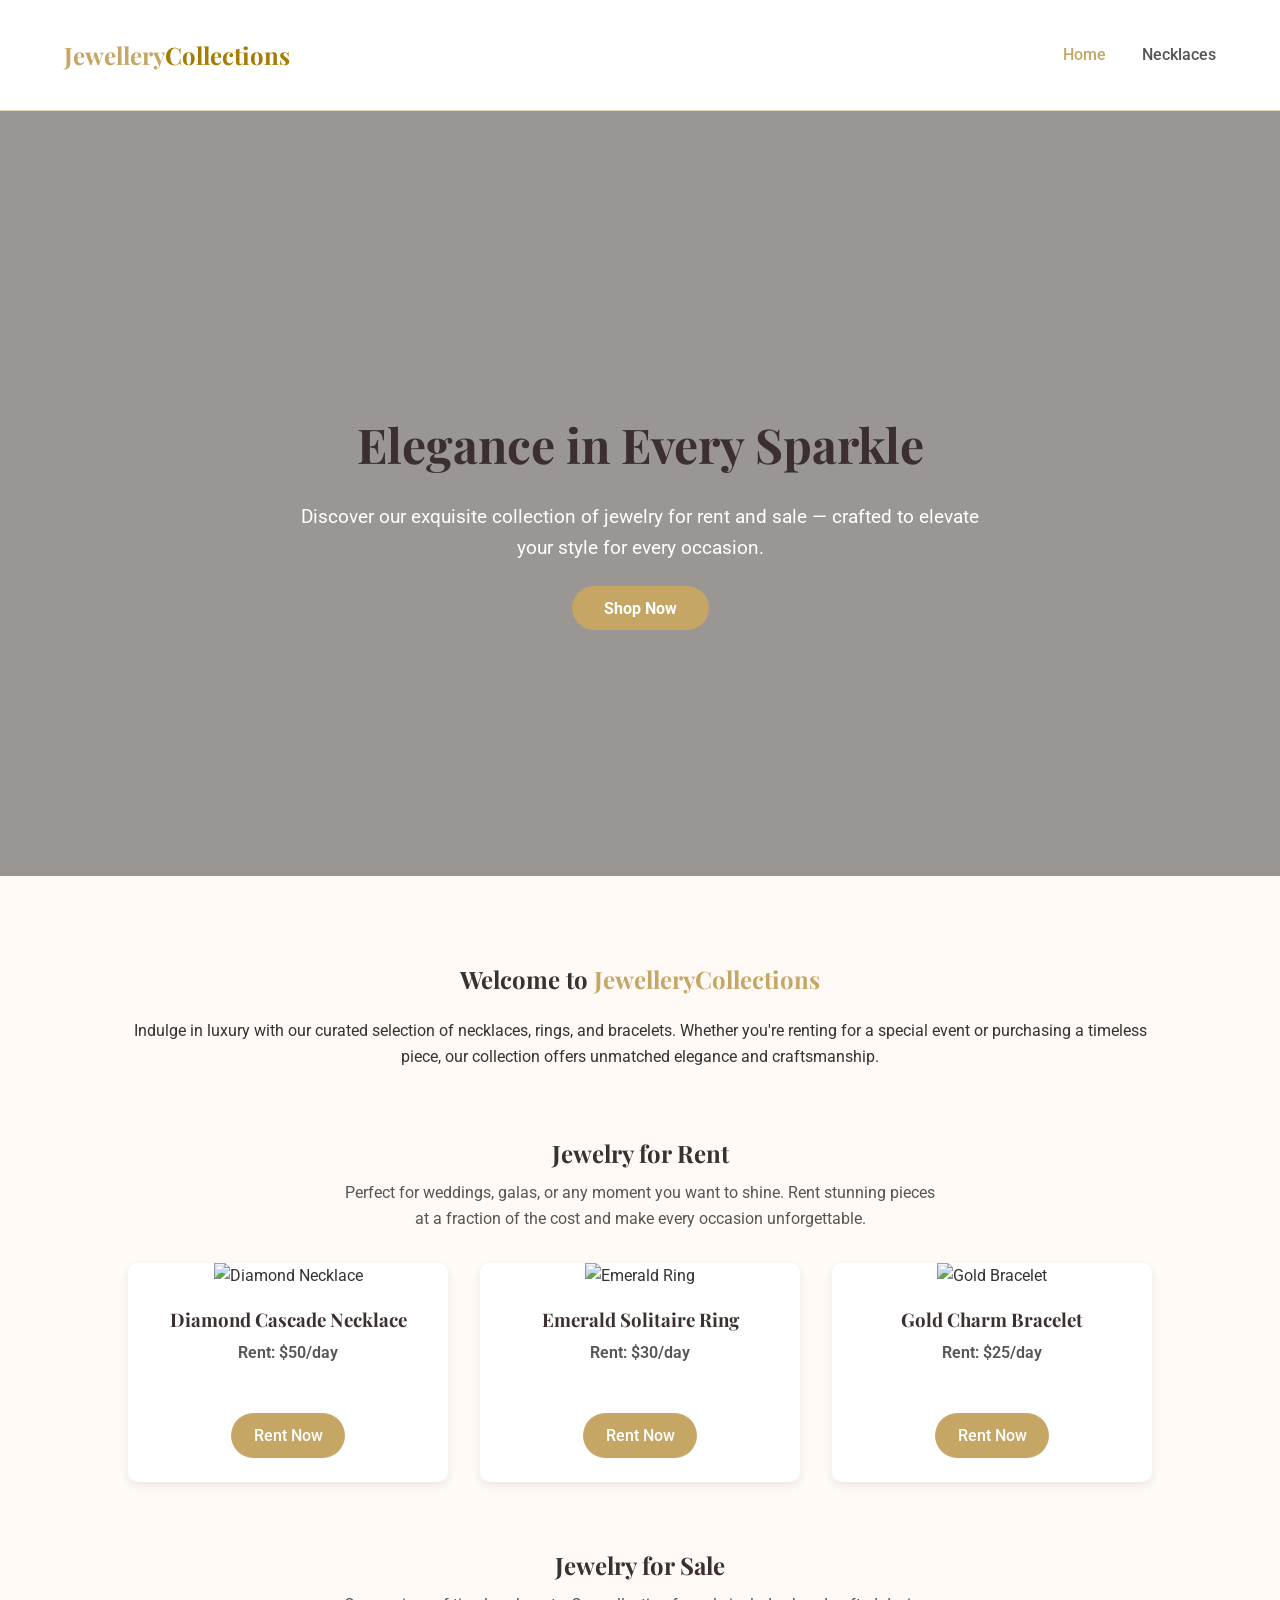
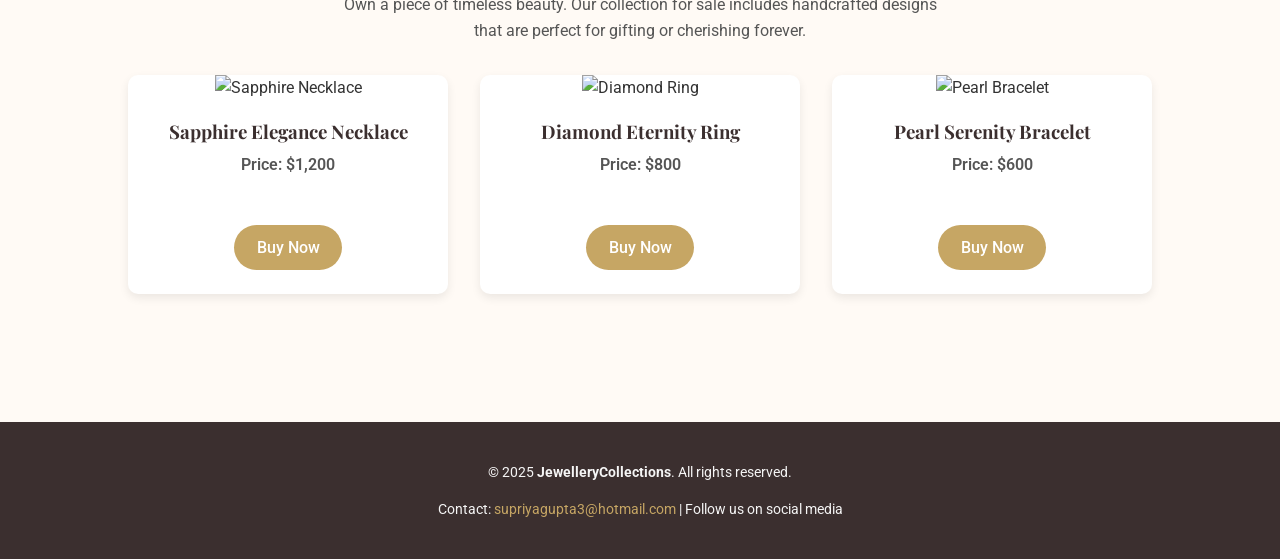
==== index.html @ 6484ca6a "Update index.html" ====
<!DOCTYPE html>
<html lang="en">
<head>
    <meta charset="UTF-8">
    <meta name="viewport" content="width=device-width, initial-scale=1.0">
    <title>JewelleryCollections - Home</title>
    <link rel="stylesheet" href="styles.css">
    <link href="https://fonts.googleapis.com/css2?family=Playfair+Display:wght@400;700&family=Roboto:wght@300;400&display=swap" rel="stylesheet">
</head>
<body>
    <!-- ====== NAVBAR ====== -->
    <header class="navbar">
        <div class="logo">
            <h2>Jewellery<span>Collections</span></h2>
        </div>
        <nav>
            <a href="index.html" class="active">Home</a>
            <a href="necklaces.html">Necklaces</a>
        </nav>
    </header>

    <!-- ====== HERO ====== -->
    <section class="hero">
        <div class="hero-content">
            <h1>Elegance in Every Sparkle</h1>
            <p>Discover our exquisite collection of jewelry for rent and sale — crafted to elevate your style for every occasion.</p>
            <a href="#shop-now" class="cta-button">Shop Now</a>
        </div>
    </section>

    <!-- ====== MAIN CONTENT ====== -->
    <main class="container" id="shop-now">
        <section class="intro">
            <h2>Welcome to <span>JewelleryCollections</span></h2>
            <p>Indulge in luxury with our curated selection of necklaces, rings, and bracelets. Whether you're renting for a special event or purchasing a timeless piece, our collection offers unmatched elegance and craftsmanship.</p>
        </section>

        <!-- Jewelry for Rent -->
        <section class="jewelry-section">
            <h2>Jewelry for Rent</h2>
            <p>Perfect for weddings, galas, or any moment you want to shine. Rent stunning pieces at a fraction of the cost and make every occasion unforgettable.</p>

            <div class="jewelry-grid">
                <div class="jewelry-item">
                    <img src="https://images.unsplash.com/photo-1600181951234-9e9b9c8d1e5d?auto=format&fit=crop&w=800&q=80" alt="Diamond Necklace">
                    <h3>Diamond Cascade Necklace</h3>
                    <p class="price">Rent: $50/day</p>
                    <a href="rent.html" class="btn">Rent Now</a>
                </div>
                <div class="jewelry-item">
                    <img src="https://images.unsplash.com/photo-1628155930619-3c1e39c5b4a6?auto=format&fit=crop&w=800&q=80" alt="Emerald Ring">
                    <h3>Emerald Solitaire Ring</h3>
                    <p class="price">Rent: $30/day</p>
                    <a href="rent.html" class="btn">Rent Now</a>
                </div>
                <div class="jewelry-item">
                    <img src="https://images.unsplash.com/photo-1612257738087-5b4a3d0b6f87?auto=format&fit=crop&w=800&q=80" alt="Gold Bracelet">
                    <h3>Gold Charm Bracelet</h3>
                    <p class="price">Rent: $25/day</p>
                    <a href="rent.html" class="btn">Rent Now</a>
                </div>
            </div>
        </section>

        <!-- Jewelry for Sale -->
        <section class="jewelry-section">
            <h2>Jewelry for Sale</h2>
            <p>Own a piece of timeless beauty. Our collection for sale includes handcrafted designs that are perfect for gifting or cherishing forever.</p>

            <div class="jewelry-grid">
                <div class="jewelry-item">
                    <img src="https://images.unsplash.com/photo-1623330188310-67c1d71b5b49?auto=format&fit=crop&w=800&q=80" alt="Sapphire Necklace">
                    <h3>Sapphire Elegance Necklace</h3>
                    <p class="price">Price: $1,200</p>
                    <a href="sale.html" class="btn">Buy Now</a>
                </div>
                <div class="jewelry-item">
                    <img src="https://images.unsplash.com/photo-1621790369558-2f6b61ecf87b?auto=format&fit=crop&w=800&q=80" alt="Diamond Ring">
                    <h3>Diamond Eternity Ring</h3>
                    <p class="price">Price: $800</p>
                    <a href="sale.html" class="btn">Buy Now</a>
                </div>
                <div class="jewelry-item">
                    <img src="https://images.unsplash.com/photo-1600180758890-6a7e6b6f0a3d?auto=format&fit=crop&w=800&q=80" alt="Pearl Bracelet">
                    <h3>Pearl Serenity Bracelet</h3>
                    <p class="price">Price: $600</p>
                    <a href="sale.html" class="btn">Buy Now</a>
                </div>
            </div>
        </section>
    </main>

    <!-- ====== FOOTER ====== -->
    <footer>
        <p>&copy; 2025 <strong>JewelleryCollections</strong>. All rights reserved.</p>
        <p>Contact: <a href="mailto:supriyagupta3@hotmail.com">supriyagupta3@hotmail.com</a> | Follow us on social media</p>
    </footer>
</body>
</html>
---- styles.css ----
/* ====== General Styles ====== */
body {
    margin: 0;
    font-family: 'Roboto', sans-serif;
    background-color: #fffaf5;
    color: #333;
    line-height: 1.6;
}

h1, h2, h3 {
    font-family: 'Playfair Display', serif;
    color: #3b2f2f;
}

a {
    text-decoration: none;
    color: inherit;
}

/* ====== Navbar ====== */
.navbar {
    background-color: #fff;
    border-bottom: 1px solid #e6d5b8;
    display: flex;
    justify-content: space-between;
    align-items: center;
    padding: 1rem 4rem;
    position: sticky;
    top: 0;
    z-index: 10;
}

.logo h2 {
    font-weight: 700;
    color: #c6a664;
}
.logo span {
    color: #a57c00;
}

nav a {
    margin-left: 2rem;
    font-weight: 500;
    color: #555;
    transition: color 0.3s;
}

nav a.active,
nav a:hover {
    color: #c6a664;
}

/* ====== Hero Section ====== */
.hero {
    background: url('https://images.unsplash.com/photo-1522312346375-d1a52e2b99b3?auto=format&fit=crop&w=1600&q=80') center/cover no-repeat;
    height: 85vh;
    display: flex;
    justify-content: center;
    align-items: center;
    text-align: center;
    color: white;
    position: relative;
}

.hero::before {
    content: "";
    position: absolute;
    inset: 0;
    background: rgba(0, 0, 0, 0.4);
}

.hero-content {
    position: relative;
    max-width: 700px;
    padding: 2rem;
    animation: fadeIn 1.5s ease;
}

.hero h1 {
    font-size: 3rem;
    margin-bottom: 1rem;
}

.hero p {
    font-size: 1.2rem;
    margin-bottom: 2rem;
}

.cta-button {
    background-color: #c6a664;
    color: white;
    padding: 0.8rem 2rem;
    border-radius: 30px;
    font-weight: bold;
    transition: background-color 0.3s;
}
.cta-button:hover {
    background-color: #a57c00;
}

/* ====== Container ====== */
.container {
    padding: 4rem 10%;
}

/* ====== Intro Section ====== */
.intro {
    text-align: center;
    margin-bottom: 4rem;
}
.intro span {
    color: #c6a664;
}

/* ====== Jewelry Sections ====== */
.jewelry-section {
    margin-bottom: 4rem;
}

.jewelry-section h2 {
    text-align: center;
    margin-bottom: 0.5rem;
    color: #3b2f2f;
}
.jewelry-section p {
    text-align: center;
    max-width: 600px;
    margin: 0 auto 2rem;
    color: #555;
}

.jewelry-grid {
    display: grid;
    grid-template-columns: repeat(auto-fit, minmax(260px, 1fr));
    gap: 2rem;
}

.jewelry-item {
    background-color: #fff;
    border-radius: 10px;
    box-shadow: 0 4px 10px rgba(0,0,0,0.08);
    text-align: center;
    overflow: hidden;
    transition: transform 0.3s, box-shadow 0.3s;
}
.jewelry-item:hover {
    transform: translateY(-5px);
    box-shadow: 0 6px 15px rgba(0,0,0,0.12);
}

.jewelry-item img {
    width: 100%;
    height: 200px;
    object-fit: cover;
}

.jewelry-item h3 {
    margin: 1rem 0 0.3rem;
}

.price {
    color: #a57c00;
    font-weight: 600;
}

.btn {
    display: inline-block;
    margin: 1rem 0 1.5rem;
    padding: 0.6rem 1.4rem;
    background-color: #c6a664;
    color: white;
    border-radius: 25px;
    font-weight: 500;
    transition: background 0.3s;
}
.btn:hover {
    background-color: #a57c00;
}

/* ====== Footer ====== */
footer {
    background-color: #3b2f2f;
    color: #f5f5f5;
    text-align: center;
    padding: 1.5rem;
    font-size: 0.9rem;
}

footer a {
    color: #c6a664;
}

/* ====== Animations ====== */
@keyframes fadeIn {
    from { opacity: 0; transform: translateY(30px); }
    to { opacity: 1; transform: translateY(0); }
}

/* ====== Responsive ====== */
@media (max-width: 768px) {
    .navbar {
        padding: 1rem 2rem;
    }
    .hero h1 {
        font-size: 2.2rem;
    }
    .cta-button {
        padding: 0.7rem 1.6rem;
    }
}
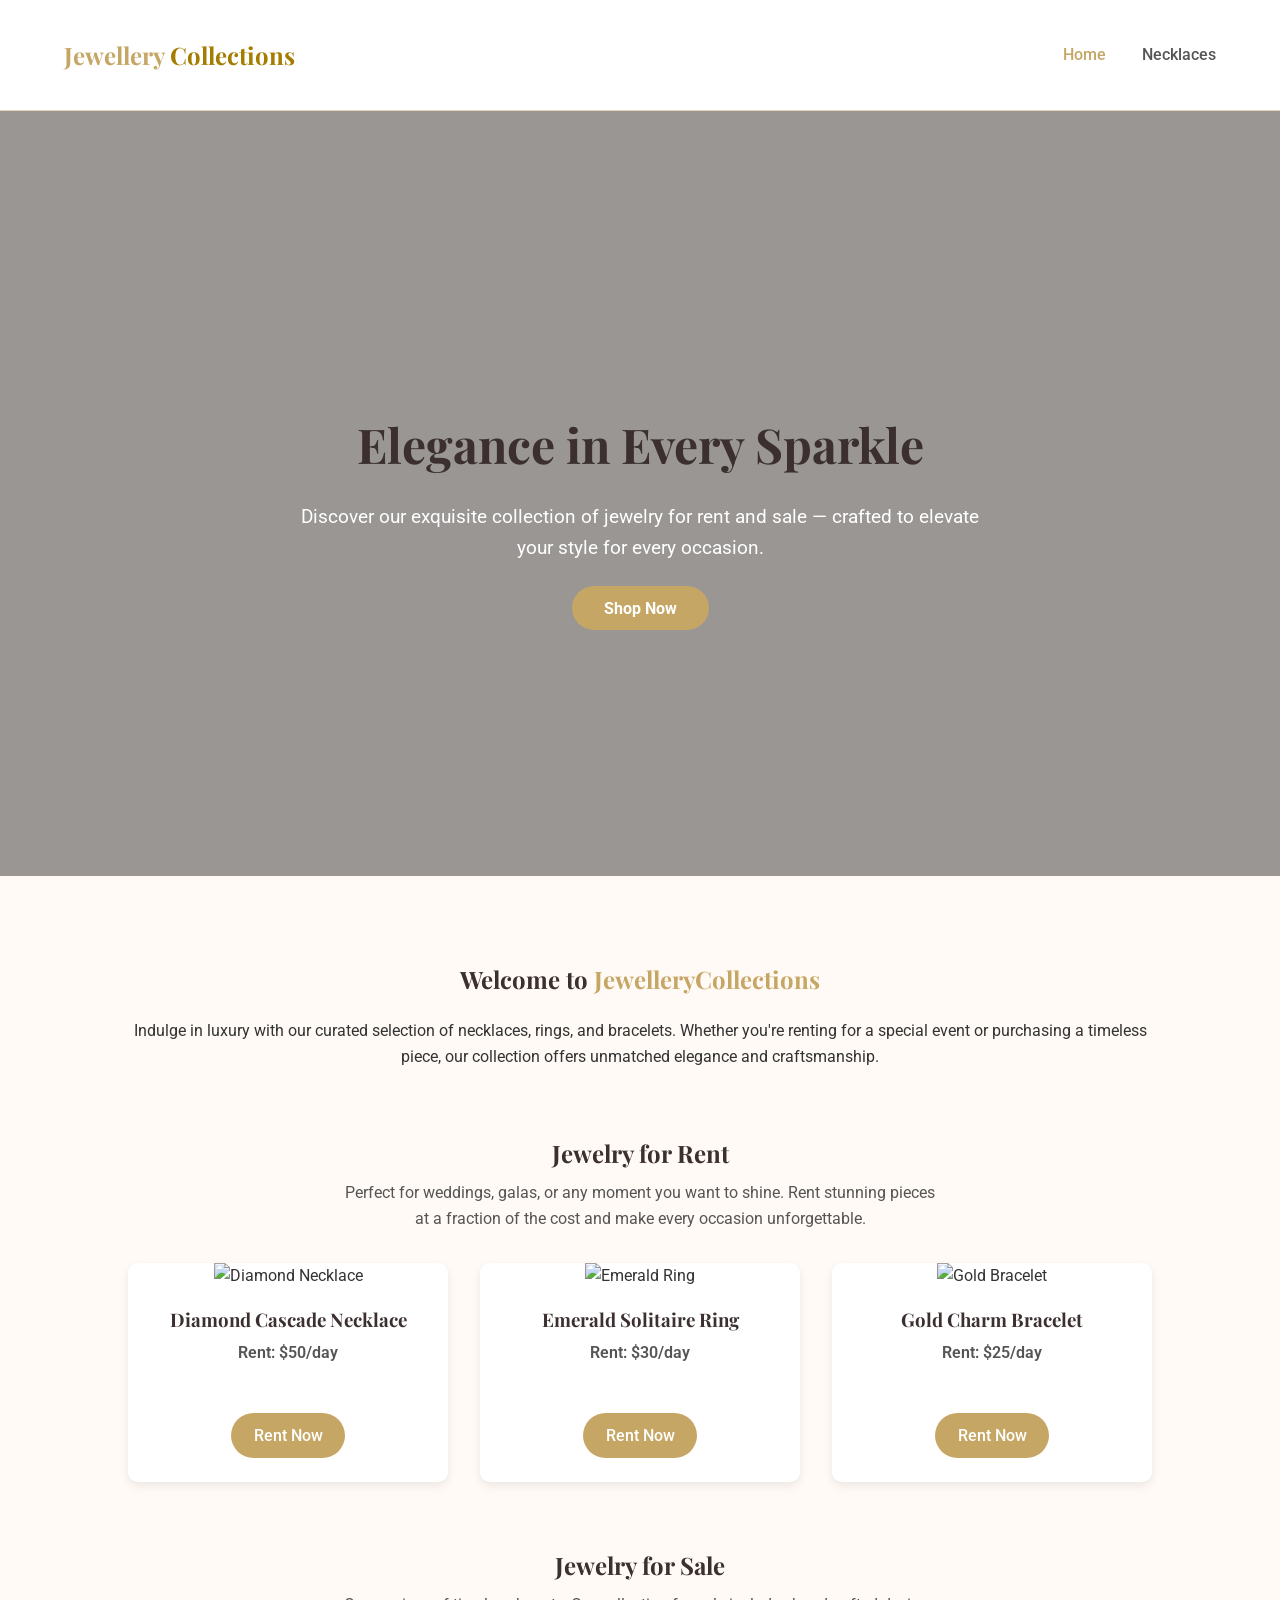
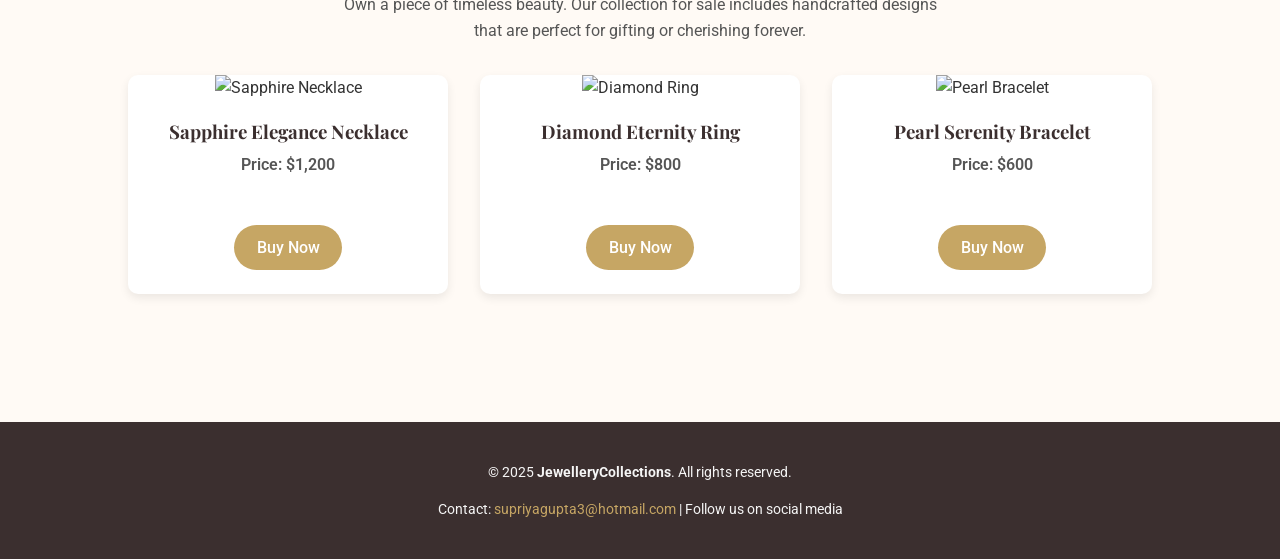
==== commit 693d63f9: "Update index.html" ====
--- a/index.html
+++ b/index.html
@@ -3,7 +3,7 @@
 <head>
     <meta charset="UTF-8">
     <meta name="viewport" content="width=device-width, initial-scale=1.0">
-    <title>JewelleryCollections - Home</title>
+    <title>Jewellery Collections - Home</title>
     <link rel="stylesheet" href="styles.css">
     <link href="https://fonts.googleapis.com/css2?family=Playfair+Display:wght@400;700&family=Roboto:wght@300;400&display=swap" rel="stylesheet">
 </head>
@@ -11,7 +11,7 @@
     <!-- ====== NAVBAR ====== -->
     <header class="navbar">
         <div class="logo">
-            <h2>Jewellery<span>Collections</span></h2>
+            <h2>Jewellery <span>Collections</span></h2>
         </div>
         <nav>
             <a href="index.html" class="active">Home</a>
--- a/styles.css
+++ b/styles.css
@@ -1,4 +1,4 @@
-/* ====== General Styles ====== */
+/* ====== GENERAL ====== */
 body {
     margin: 0;
     font-family: 'Roboto', sans-serif;
@@ -17,7 +17,7 @@
     color: inherit;
 }
 
-/* ====== Navbar ====== */
+/* ====== NAVBAR ====== */
 .navbar {
     background-color: #fff;
     border-bottom: 1px solid #e6d5b8;
@@ -50,9 +50,9 @@
     color: #c6a664;
 }
 
-/* ====== Hero Section ====== */
+/* ====== HERO ====== */
 .hero {
-    background: url('https://images.unsplash.com/photo-1522312346375-d1a52e2b99b3?auto=format&fit=crop&w=1600&q=80') center/cover no-repeat;
+    background: url('https://images.unsplash.com/photo-1516637090014-cb1ab0d08fc7?auto=format&fit=crop&w=1600&q=80') center/cover no-repeat;
     height: 85vh;
     display: flex;
     justify-content: center;
@@ -98,12 +98,12 @@
     background-color: #a57c00;
 }
 
-/* ====== Container ====== */
+/* ====== CONTAINER ====== */
 .container {
     padding: 4rem 10%;
 }
 
-/* ====== Intro Section ====== */
+/* ====== INTRO ====== */
 .intro {
     text-align: center;
     margin-bottom: 4rem;
@@ -112,7 +112,7 @@
     color: #c6a664;
 }
 
-/* ====== Jewelry Sections ====== */
+/* ====== JEWELRY SECTIONS ====== */
 .jewelry-section {
     margin-bottom: 4rem;
 }
@@ -177,7 +177,7 @@
     background-color: #a57c00;
 }
 
-/* ====== Footer ====== */
+/* ====== FOOTER ====== */
 footer {
     background-color: #3b2f2f;
     color: #f5f5f5;
@@ -190,13 +190,13 @@
     color: #c6a664;
 }
 
-/* ====== Animations ====== */
+/* ====== ANIMATIONS ====== */
 @keyframes fadeIn {
     from { opacity: 0; transform: translateY(30px); }
     to { opacity: 1; transform: translateY(0); }
 }
 
-/* ====== Responsive ====== */
+/* ====== RESPONSIVE ====== */
 @media (max-width: 768px) {
     .navbar {
         padding: 1rem 2rem;
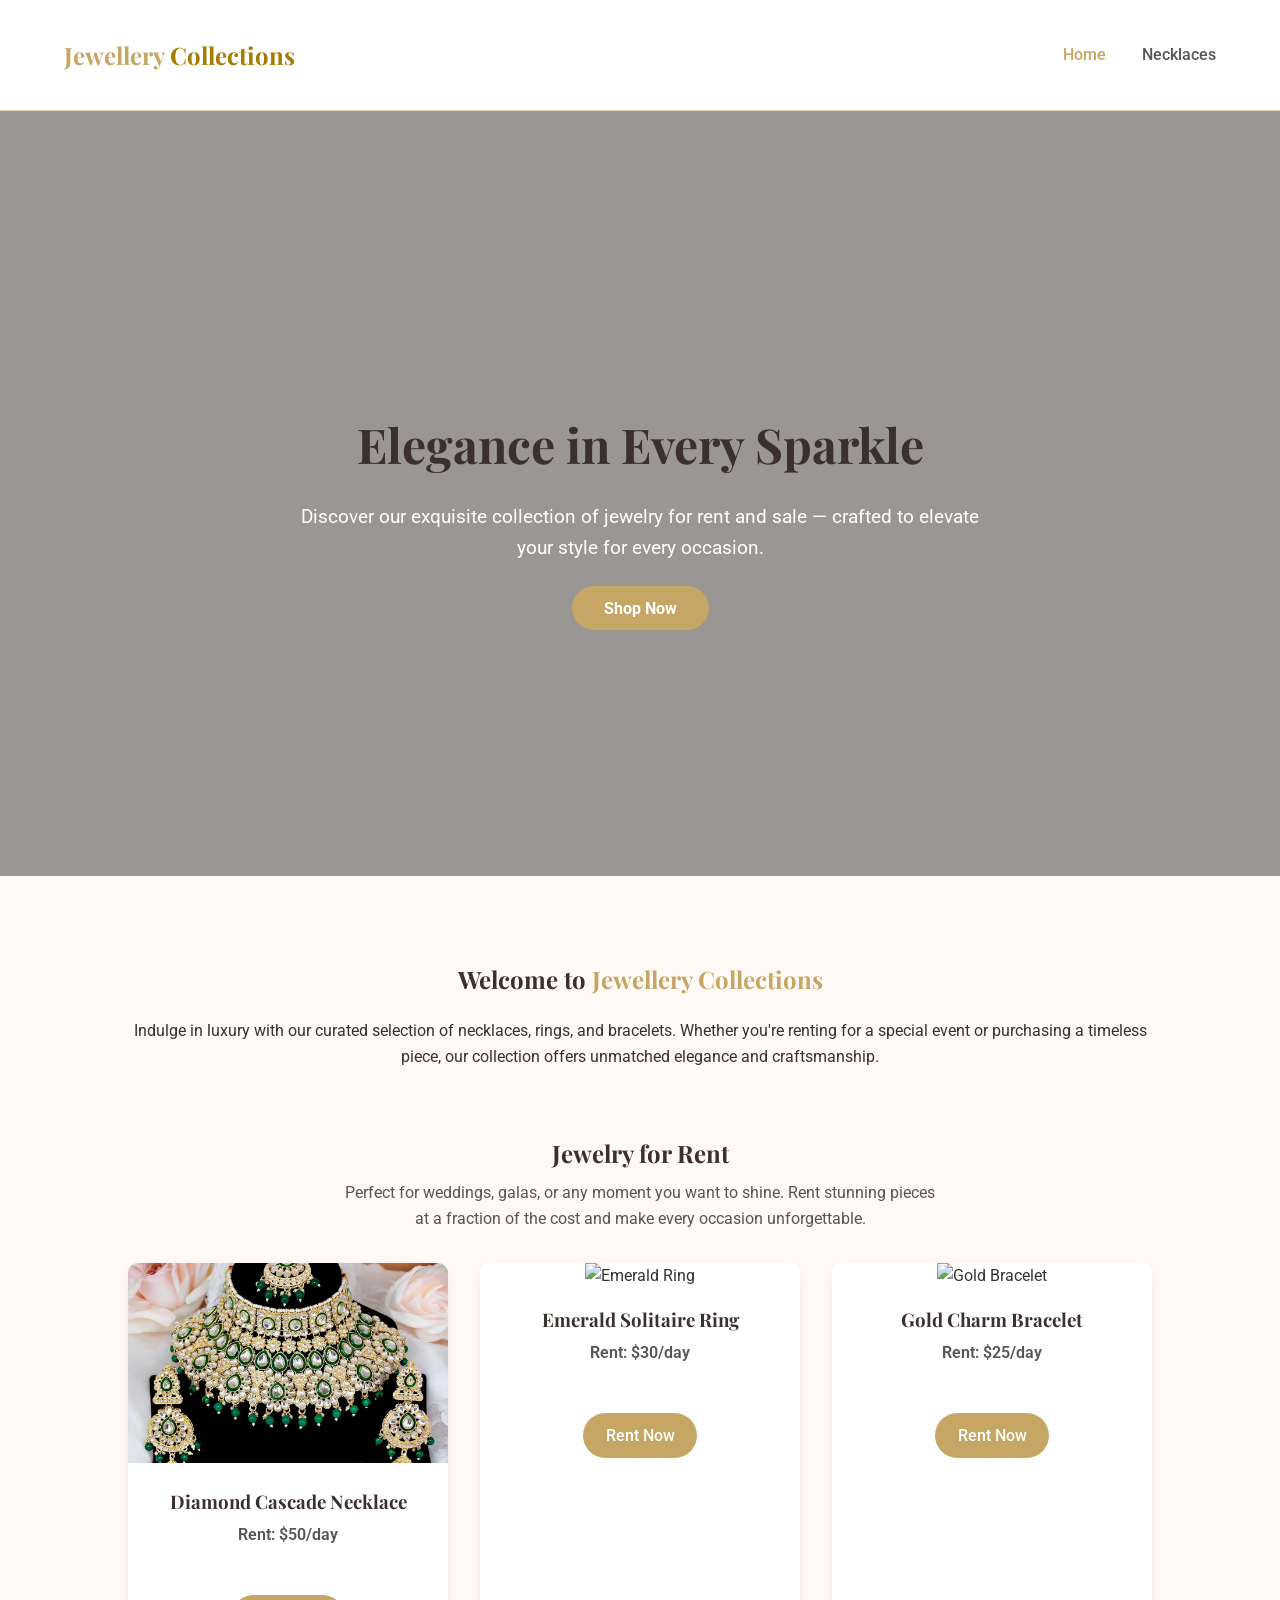
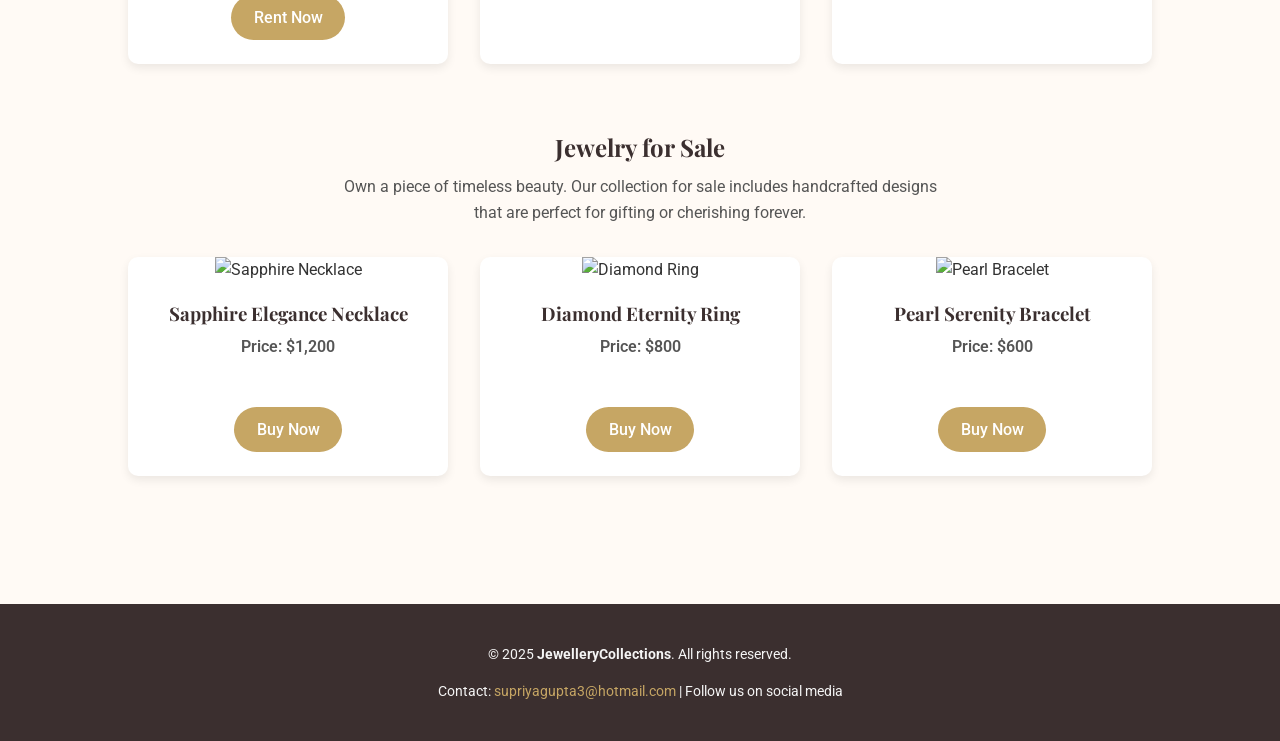
==== commit 9b826792: "Update index.html" ====
--- a/index.html
+++ b/index.html
@@ -31,7 +31,7 @@
     <!-- ====== MAIN CONTENT ====== -->
     <main class="container" id="shop-now">
         <section class="intro">
-            <h2>Welcome to <span>JewelleryCollections</span></h2>
+            <h2>Welcome to <span>Jewellery Collections</span></h2>
             <p>Indulge in luxury with our curated selection of necklaces, rings, and bracelets. Whether you're renting for a special event or purchasing a timeless piece, our collection offers unmatched elegance and craftsmanship.</p>
         </section>
 
@@ -42,19 +42,19 @@
 
             <div class="jewelry-grid">
                 <div class="jewelry-item">
-                    <img src="https://images.unsplash.com/photo-1600181951234-9e9b9c8d1e5d?auto=format&fit=crop&w=800&q=80" alt="Diamond Necklace">
+                    <img src="images/diamond-necklace.jpg" alt="Diamond Necklace">
                     <h3>Diamond Cascade Necklace</h3>
                     <p class="price">Rent: $50/day</p>
                     <a href="rent.html" class="btn">Rent Now</a>
                 </div>
                 <div class="jewelry-item">
-                    <img src="https://images.unsplash.com/photo-1628155930619-3c1e39c5b4a6?auto=format&fit=crop&w=800&q=80" alt="Emerald Ring">
+                    <img src="images/emerald-ring.jpg" alt="Emerald Ring">
                     <h3>Emerald Solitaire Ring</h3>
                     <p class="price">Rent: $30/day</p>
                     <a href="rent.html" class="btn">Rent Now</a>
                 </div>
                 <div class="jewelry-item">
-                    <img src="https://images.unsplash.com/photo-1612257738087-5b4a3d0b6f87?auto=format&fit=crop&w=800&q=80" alt="Gold Bracelet">
+                    <img src="images/gold-bracelet.jpg" alt="Gold Bracelet">
                     <h3>Gold Charm Bracelet</h3>
                     <p class="price">Rent: $25/day</p>
                     <a href="rent.html" class="btn">Rent Now</a>
@@ -69,19 +69,19 @@
 
             <div class="jewelry-grid">
                 <div class="jewelry-item">
-                    <img src="https://images.unsplash.com/photo-1623330188310-67c1d71b5b49?auto=format&fit=crop&w=800&q=80" alt="Sapphire Necklace">
+                    <img src="images/sapphire-necklace.jpg" alt="Sapphire Necklace">
                     <h3>Sapphire Elegance Necklace</h3>
                     <p class="price">Price: $1,200</p>
                     <a href="sale.html" class="btn">Buy Now</a>
                 </div>
                 <div class="jewelry-item">
-                    <img src="https://images.unsplash.com/photo-1621790369558-2f6b61ecf87b?auto=format&fit=crop&w=800&q=80" alt="Diamond Ring">
+                    <img src="images/diamond-ring.jpg" alt="Diamond Ring">
                     <h3>Diamond Eternity Ring</h3>
                     <p class="price">Price: $800</p>
                     <a href="sale.html" class="btn">Buy Now</a>
                 </div>
                 <div class="jewelry-item">
-                    <img src="https://images.unsplash.com/photo-1600180758890-6a7e6b6f0a3d?auto=format&fit=crop&w=800&q=80" alt="Pearl Bracelet">
+                    <img src="images/pearl-bracelet.jpg" alt="Pearl Bracelet">
                     <h3>Pearl Serenity Bracelet</h3>
                     <p class="price">Price: $600</p>
                     <a href="sale.html" class="btn">Buy Now</a>
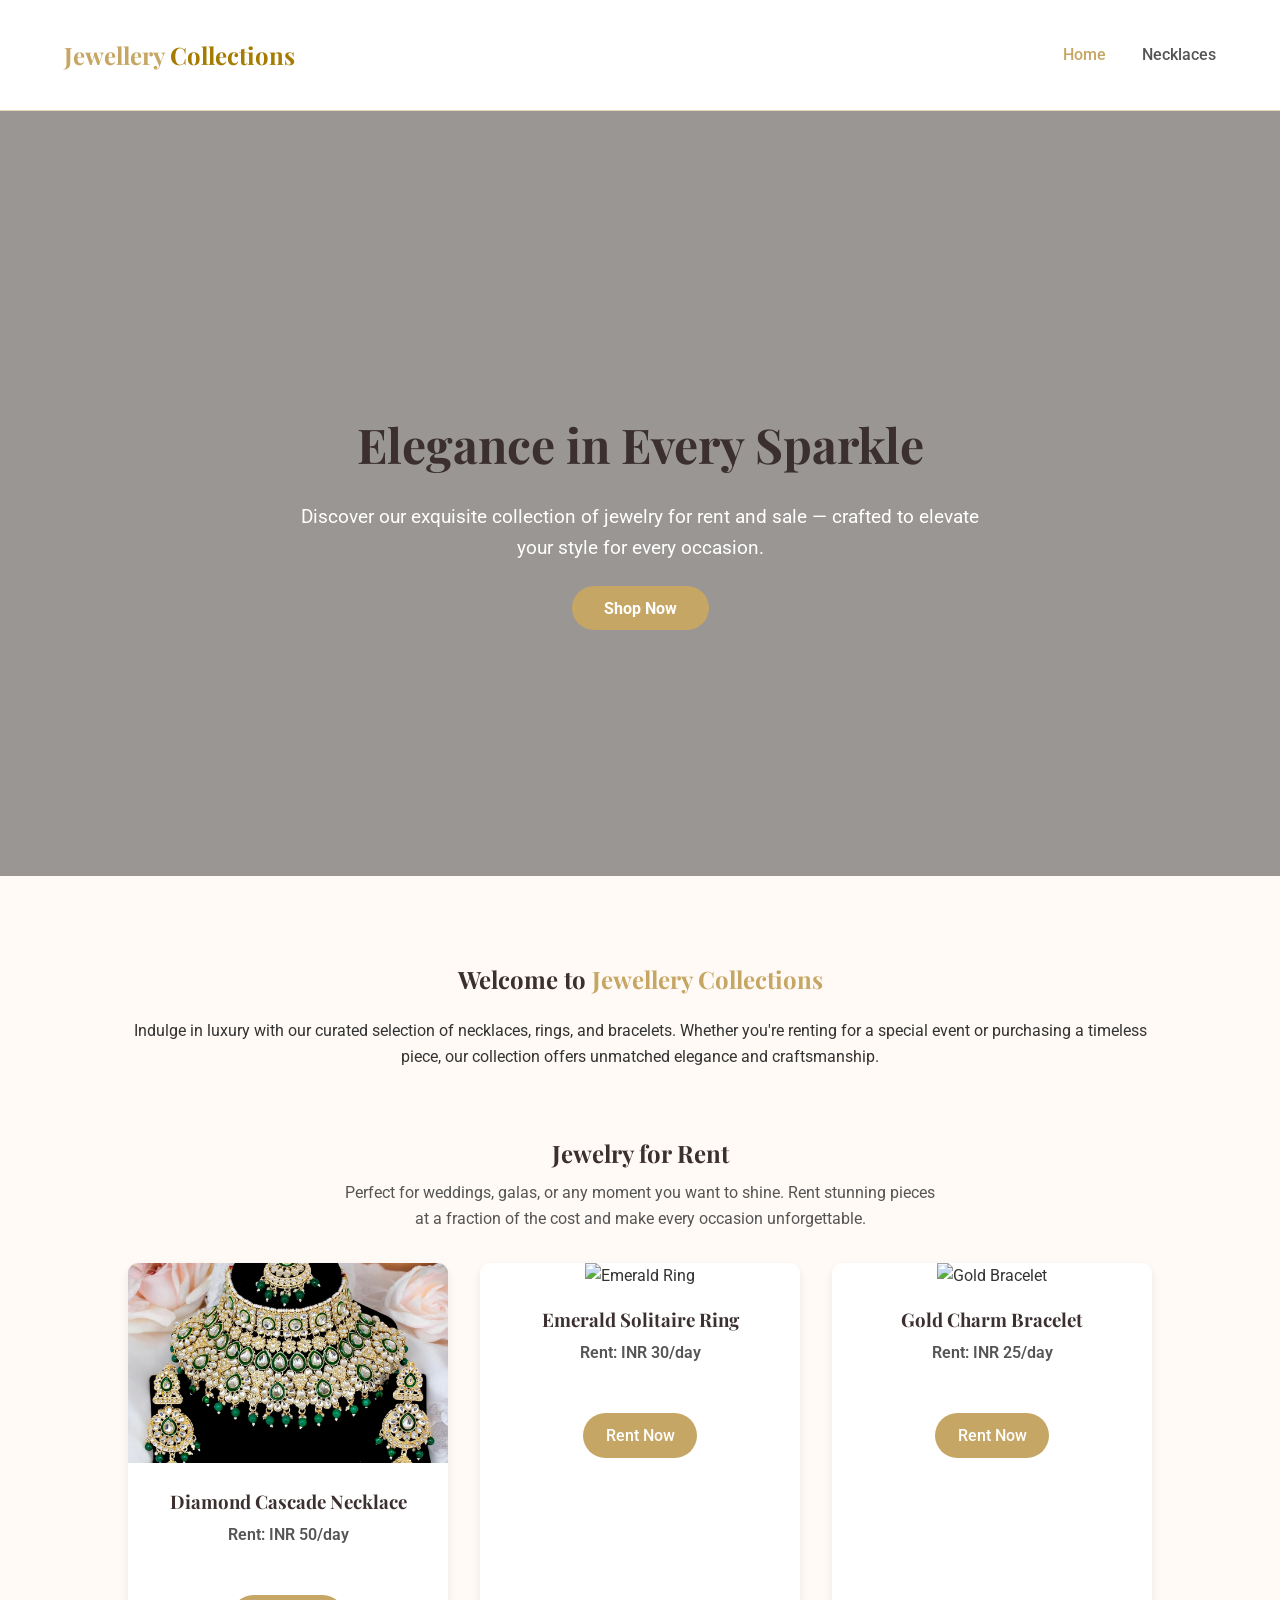
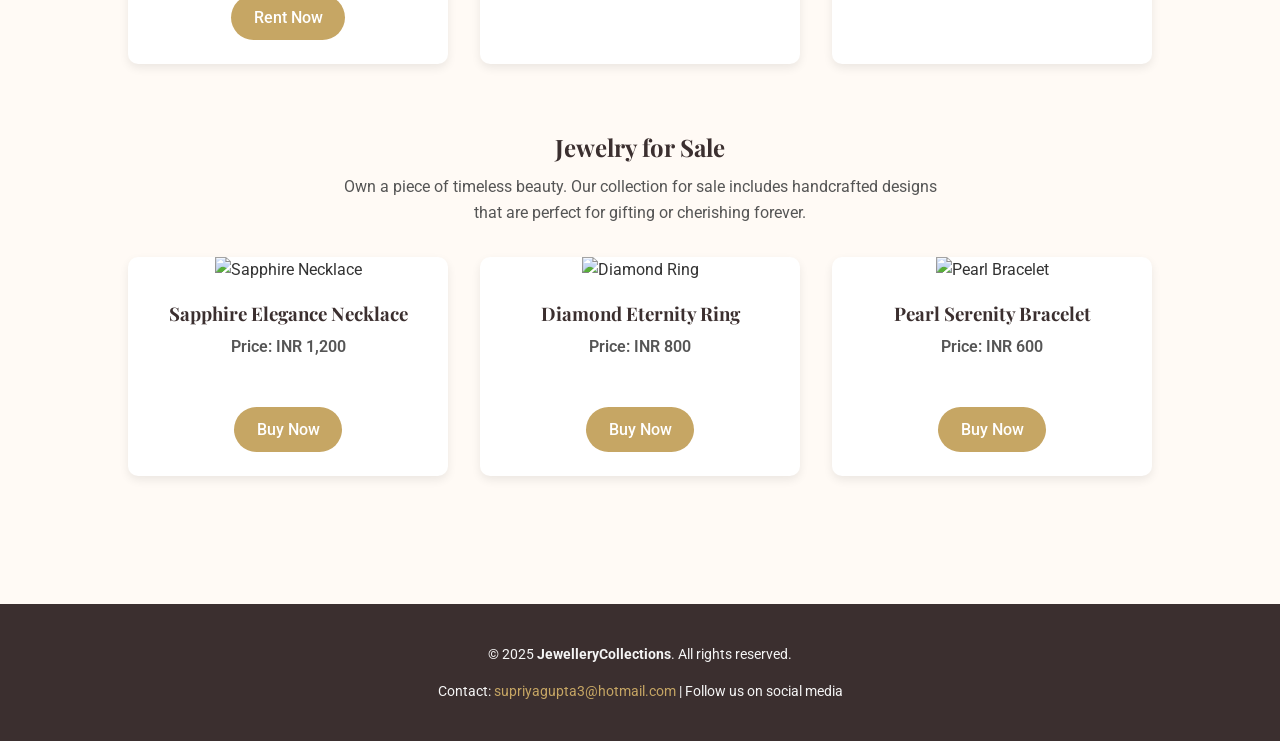
==== commit d0286e8a: "Update index.html" ====
--- a/index.html
+++ b/index.html
@@ -44,19 +44,19 @@
                 <div class="jewelry-item">
                     <img src="images/diamond-necklace.jpg" alt="Diamond Necklace">
                     <h3>Diamond Cascade Necklace</h3>
-                    <p class="price">Rent: $50/day</p>
+                    <p class="price">Rent: INR 50/day</p>
                     <a href="rent.html" class="btn">Rent Now</a>
                 </div>
                 <div class="jewelry-item">
                     <img src="images/emerald-ring.jpg" alt="Emerald Ring">
                     <h3>Emerald Solitaire Ring</h3>
-                    <p class="price">Rent: $30/day</p>
+                    <p class="price">Rent: INR 30/day</p>
                     <a href="rent.html" class="btn">Rent Now</a>
                 </div>
                 <div class="jewelry-item">
                     <img src="images/gold-bracelet.jpg" alt="Gold Bracelet">
                     <h3>Gold Charm Bracelet</h3>
-                    <p class="price">Rent: $25/day</p>
+                    <p class="price">Rent: INR 25/day</p>
                     <a href="rent.html" class="btn">Rent Now</a>
                 </div>
             </div>
@@ -71,19 +71,19 @@
                 <div class="jewelry-item">
                     <img src="images/sapphire-necklace.jpg" alt="Sapphire Necklace">
                     <h3>Sapphire Elegance Necklace</h3>
-                    <p class="price">Price: $1,200</p>
+                    <p class="price">Price: INR 1,200</p>
                     <a href="sale.html" class="btn">Buy Now</a>
                 </div>
                 <div class="jewelry-item">
                     <img src="images/diamond-ring.jpg" alt="Diamond Ring">
                     <h3>Diamond Eternity Ring</h3>
-                    <p class="price">Price: $800</p>
+                    <p class="price">Price: INR 800</p>
                     <a href="sale.html" class="btn">Buy Now</a>
                 </div>
                 <div class="jewelry-item">
                     <img src="images/pearl-bracelet.jpg" alt="Pearl Bracelet">
                     <h3>Pearl Serenity Bracelet</h3>
-                    <p class="price">Price: $600</p>
+                    <p class="price">Price: INR 600</p>
                     <a href="sale.html" class="btn">Buy Now</a>
                 </div>
             </div>
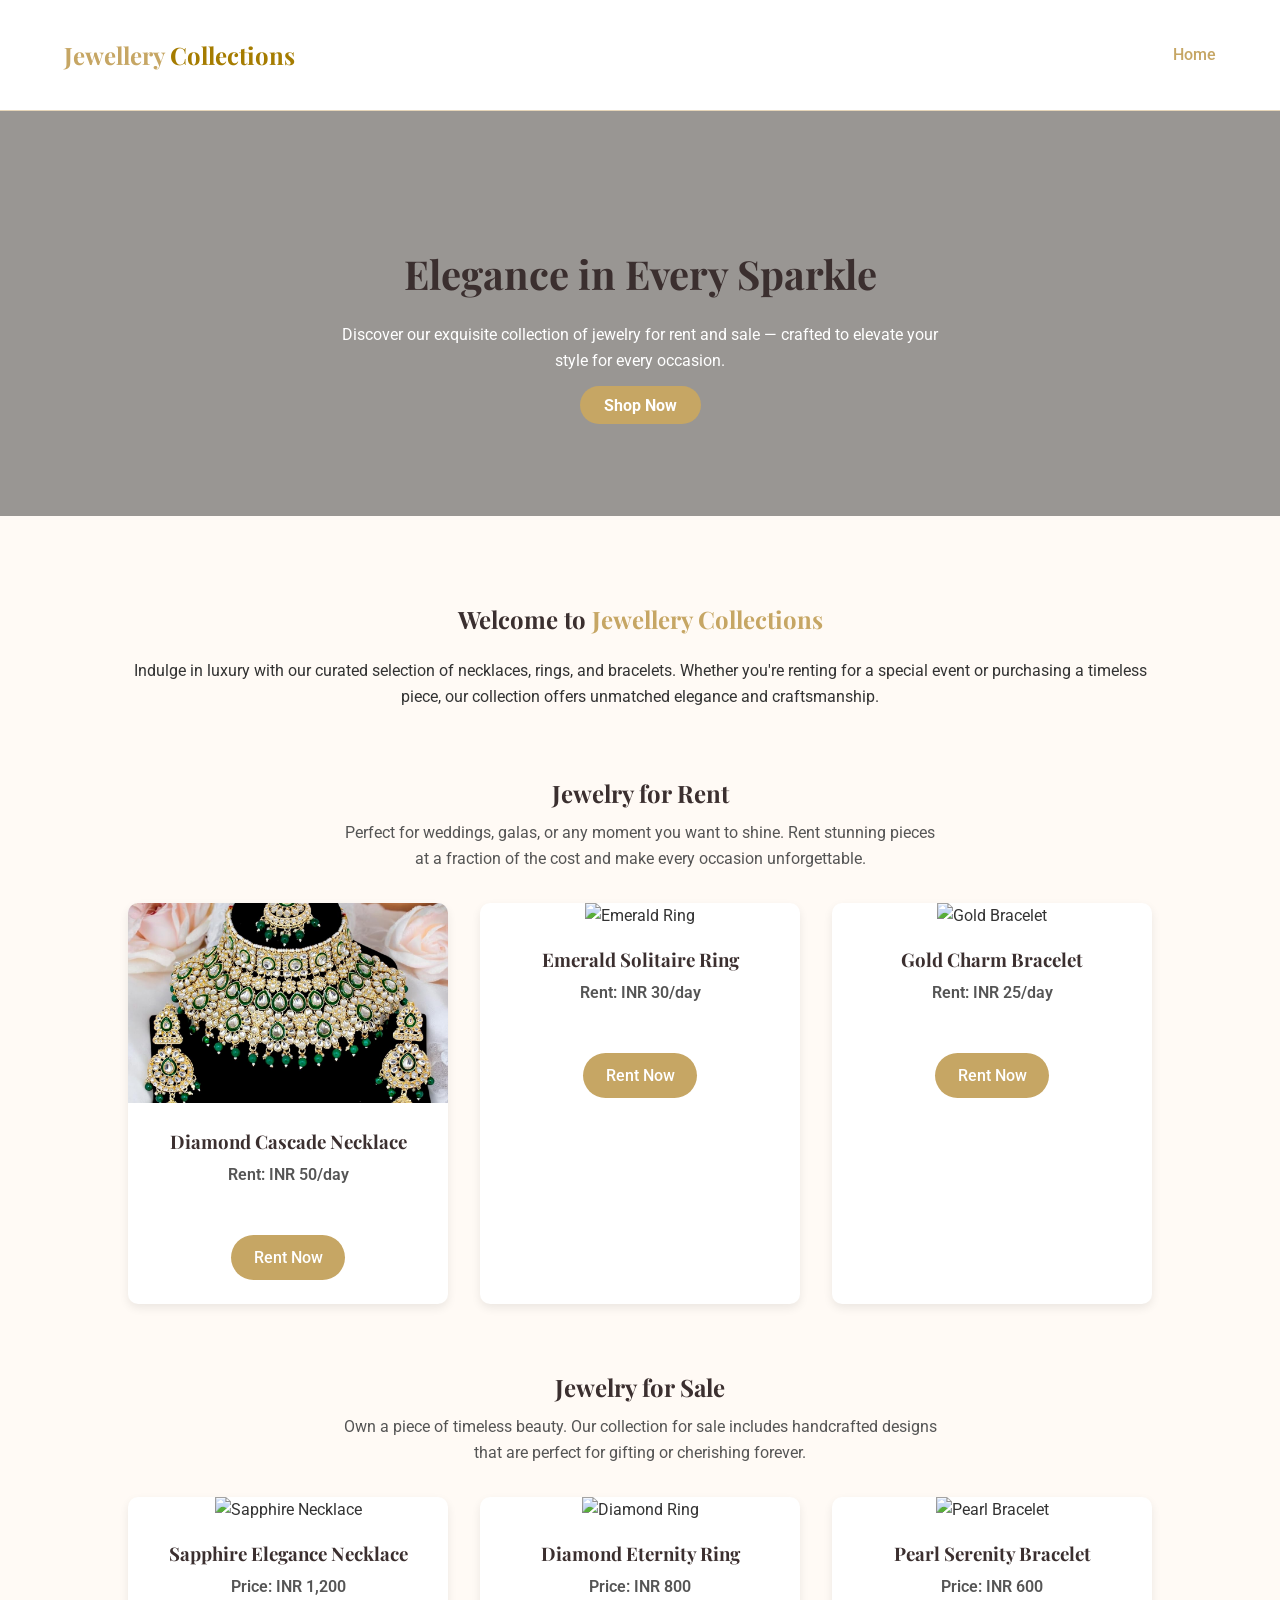
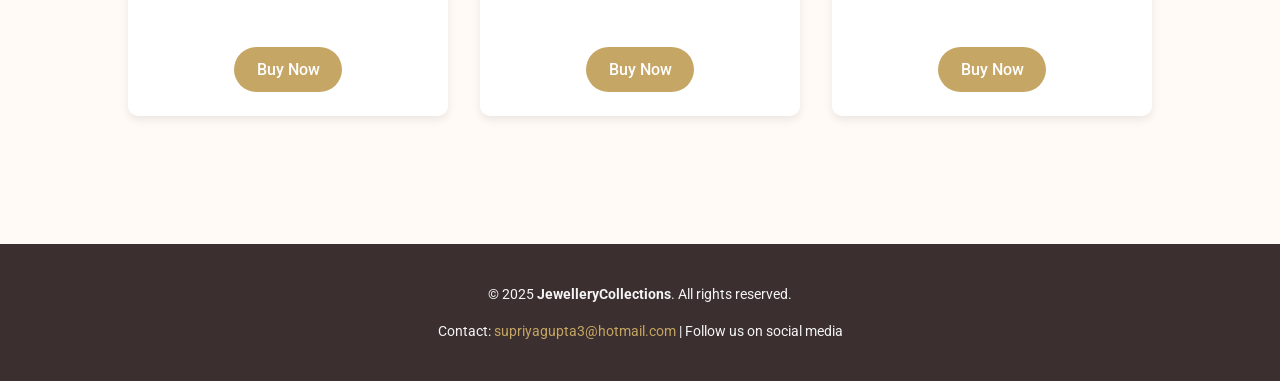
==== commit 5346c44e: "Update index.html" ====
--- a/index.html
+++ b/index.html
@@ -15,7 +15,7 @@
         </div>
         <nav>
             <a href="index.html" class="active">Home</a>
-            <a href="necklaces.html">Necklaces</a>
+            <!-- <a href="necklaces.html">Necklaces</a> -->
         </nav>
     </header>
 
--- a/styles.css
+++ b/styles.css
@@ -53,7 +53,7 @@
 /* ====== HERO ====== */
 .hero {
     background: url('https://images.unsplash.com/photo-1516637090014-cb1ab0d08fc7?auto=format&fit=crop&w=1600&q=80') center/cover no-repeat;
-    height: 85vh;
+    height: 45vh; /* Reduced from 85vh */
     display: flex;
     justify-content: center;
     align-items: center;
@@ -71,25 +71,24 @@
 
 .hero-content {
     position: relative;
-    max-width: 700px;
-    padding: 2rem;
-    animation: fadeIn 1.5s ease;
+    max-width: 600px;
+    padding: 1rem 1.5rem;
 }
 
 .hero h1 {
-    font-size: 3rem;
-    margin-bottom: 1rem;
+    font-size: 2.5rem;
+    margin-bottom: 0.8rem;
 }
 
 .hero p {
-    font-size: 1.2rem;
-    margin-bottom: 2rem;
+    font-size: 1rem;
+    margin-bottom: 1.2rem;
 }
 
 .cta-button {
     background-color: #c6a664;
     color: white;
-    padding: 0.8rem 2rem;
+    padding: 0.6rem 1.5rem;
     border-radius: 30px;
     font-weight: bold;
     transition: background-color 0.3s;
@@ -202,9 +201,12 @@
         padding: 1rem 2rem;
     }
     .hero h1 {
-        font-size: 2.2rem;
+        font-size: 2rem;
     }
     .cta-button {
-        padding: 0.7rem 1.6rem;
-    }
-}
+        padding: 0.5rem 1.2rem;
+    }
+    .hero {
+        height: 50vh;
+    }
+}
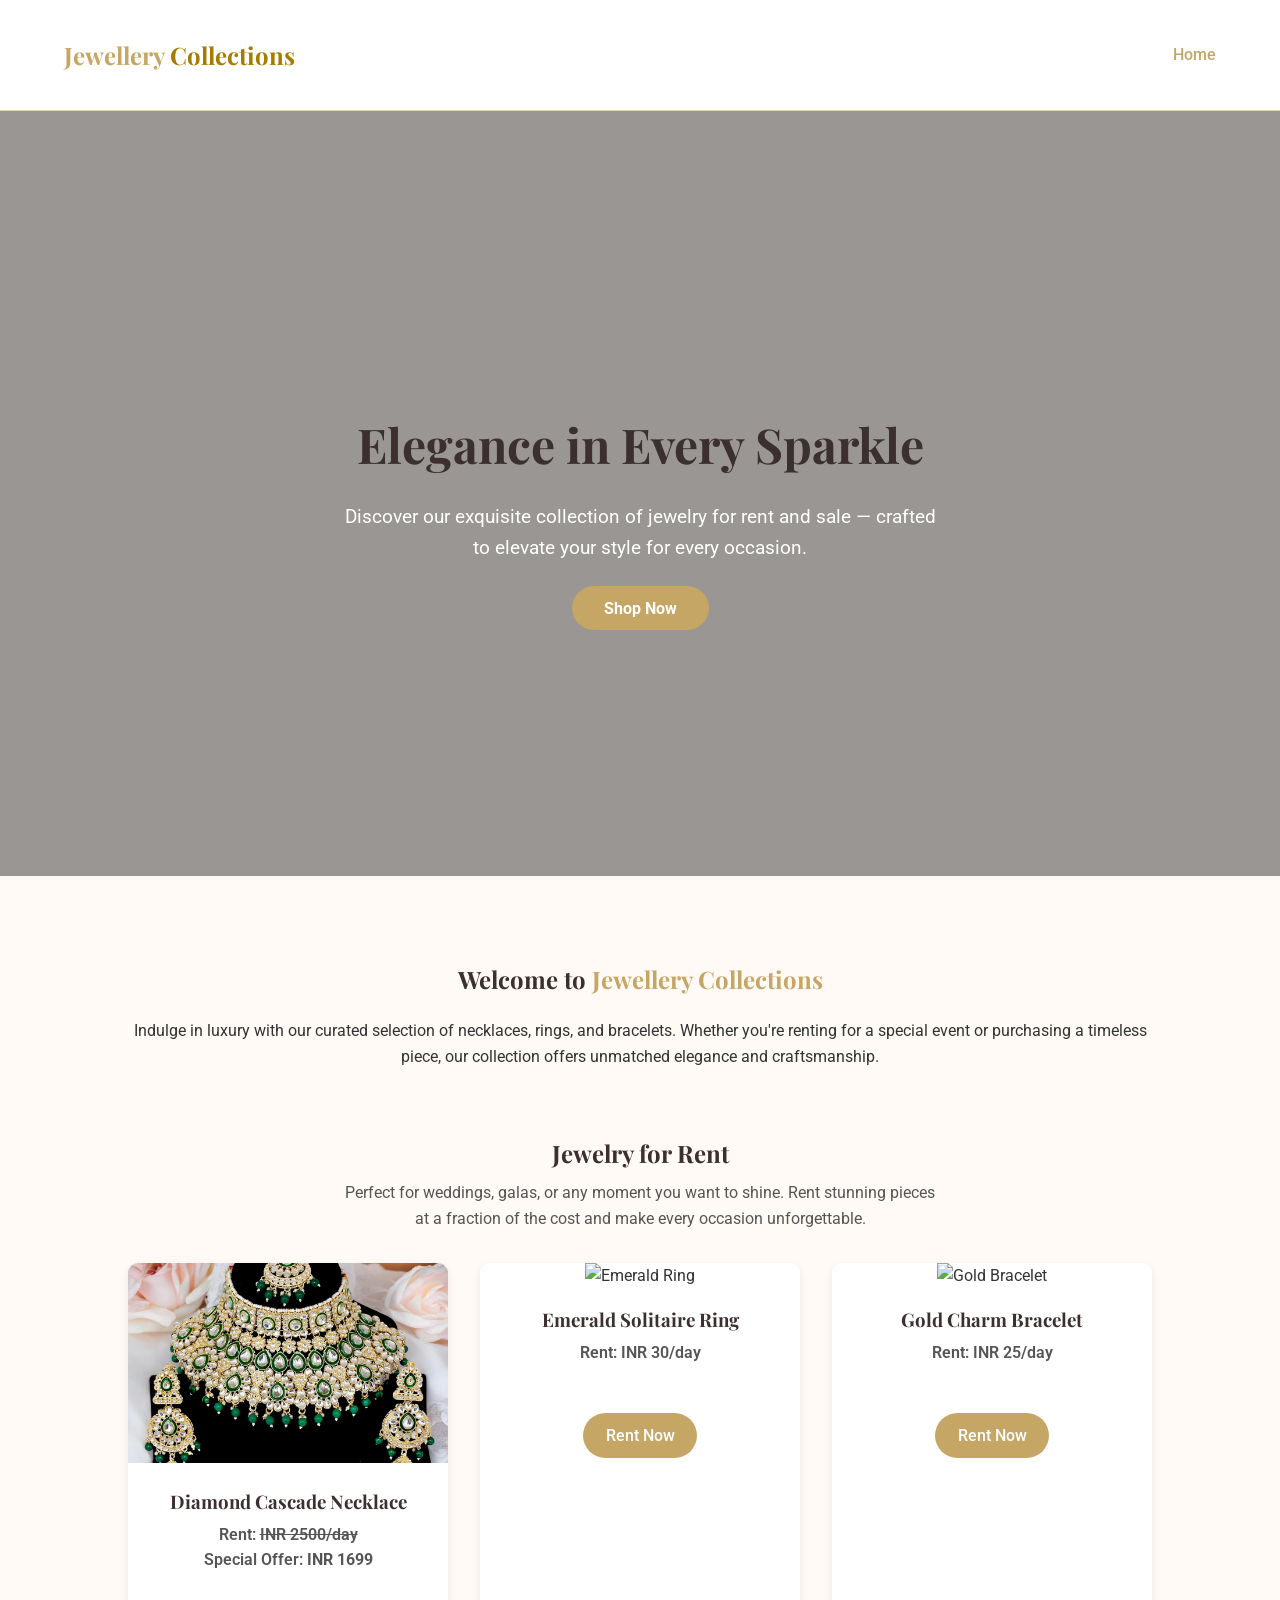
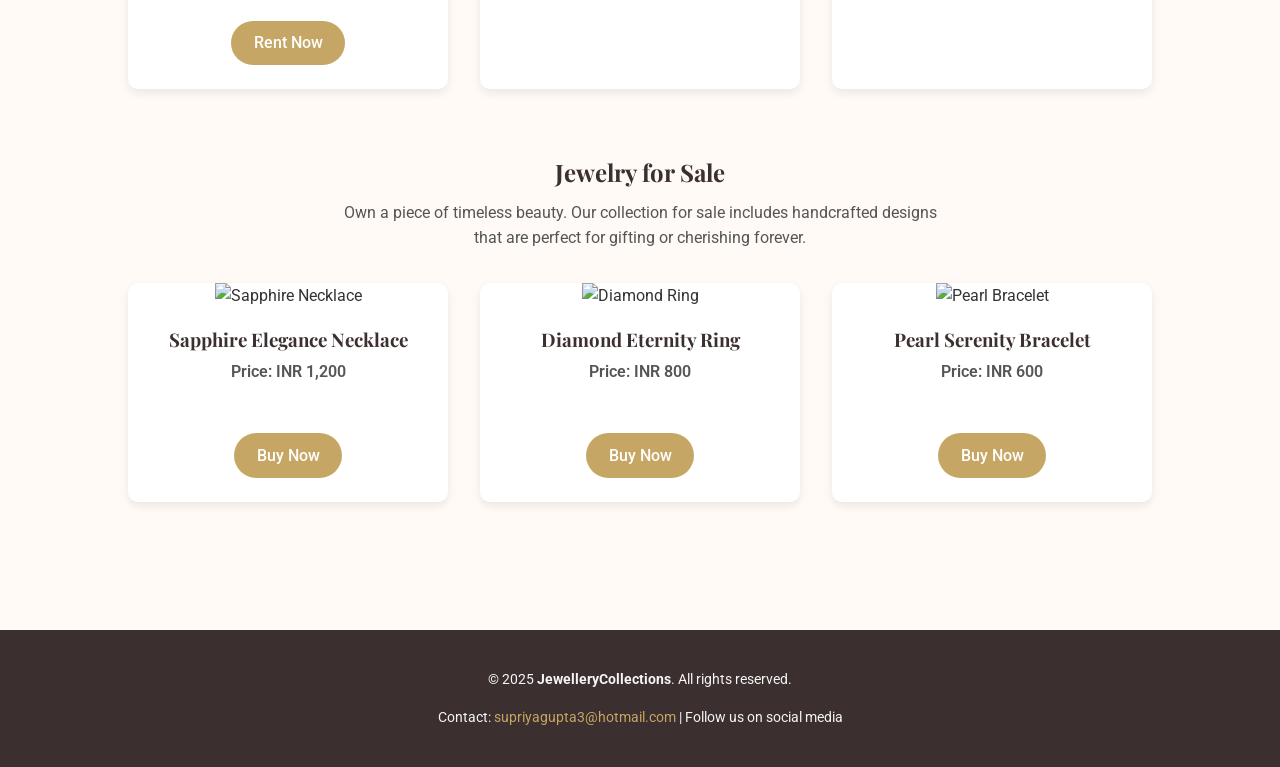
==== commit fbb5af68: "Update index.html" ====
--- a/index.html
+++ b/index.html
@@ -44,7 +44,10 @@
                 <div class="jewelry-item">
                     <img src="images/diamond-necklace.jpg" alt="Diamond Necklace">
                     <h3>Diamond Cascade Necklace</h3>
-                    <p class="price">Rent: INR 50/day</p>
+                    <p class="price">
+  Rent: <span style="text-decoration: line-through;">INR 2500/day</span><br>
+  Special Offer: <strong>INR 1699</strong>
+</p>
                     <a href="rent.html" class="btn">Rent Now</a>
                 </div>
                 <div class="jewelry-item">
--- a/styles.css
+++ b/styles.css
@@ -53,7 +53,7 @@
 /* ====== HERO ====== */
 .hero {
     background: url('https://images.unsplash.com/photo-1516637090014-cb1ab0d08fc7?auto=format&fit=crop&w=1600&q=80') center/cover no-repeat;
-    height: 45vh; /* Reduced from 85vh */
+    height: 85vh;
     display: flex;
     justify-content: center;
     align-items: center;
@@ -71,24 +71,27 @@
 
 .hero-content {
     position: relative;
-    max-width: 600px;
-    padding: 1rem 1.5rem;
+    max-width: 600px;  /* limits the width */
+    margin: 0 auto;    /* centers horizontally */
+    padding: 2rem;
+    text-align: center;
+    animation: fadeIn 1.5s ease;
 }
 
 .hero h1 {
-    font-size: 2.5rem;
-    margin-bottom: 0.8rem;
+    font-size: 3rem;
+    margin-bottom: 1rem;
 }
 
 .hero p {
-    font-size: 1rem;
-    margin-bottom: 1.2rem;
+    font-size: 1.2rem;
+    margin-bottom: 2rem;
 }
 
 .cta-button {
     background-color: #c6a664;
     color: white;
-    padding: 0.6rem 1.5rem;
+    padding: 0.8rem 2rem;
     border-radius: 30px;
     font-weight: bold;
     transition: background-color 0.3s;
@@ -201,12 +204,9 @@
         padding: 1rem 2rem;
     }
     .hero h1 {
-        font-size: 2rem;
+        font-size: 2.2rem;
     }
     .cta-button {
-        padding: 0.5rem 1.2rem;
+        padding: 0.7rem 1.6rem;
     }
-    .hero {
-        height: 50vh;
-    }
-}
+}
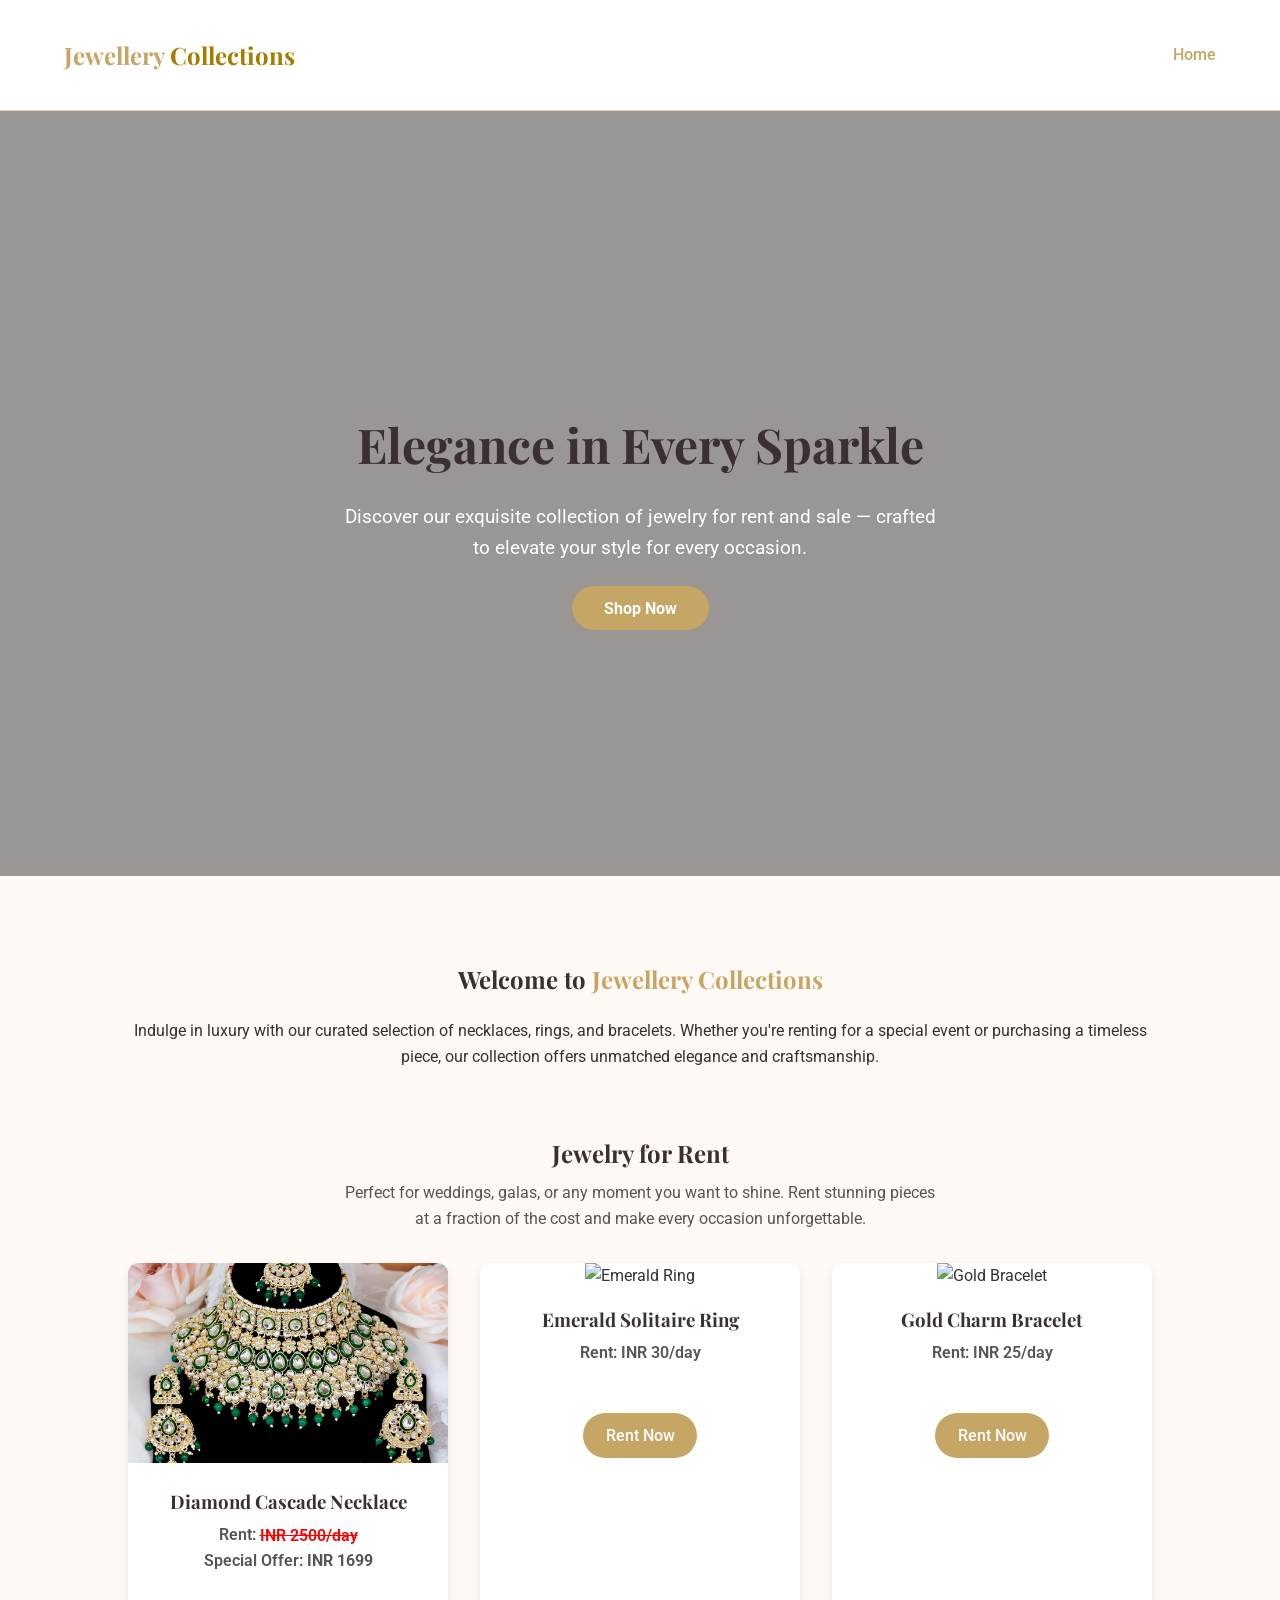
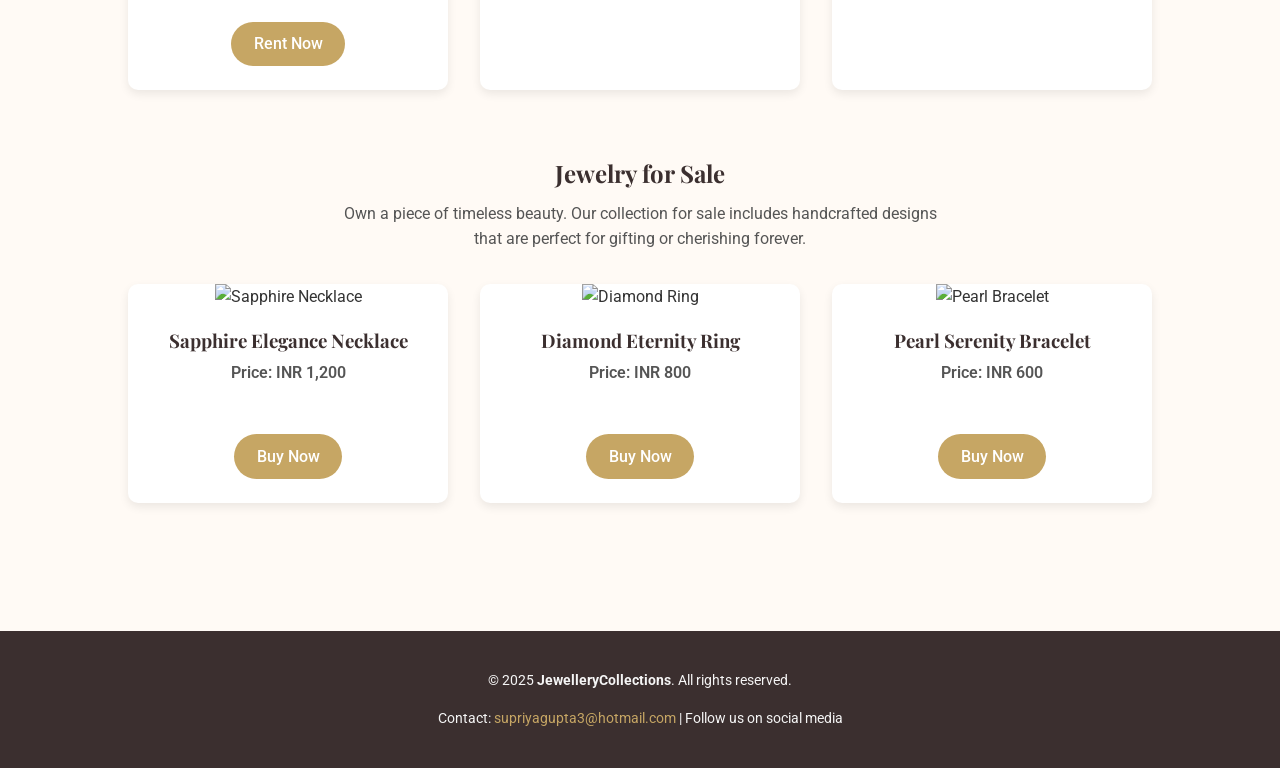
==== commit 6af2720c: "Update index.html" ====
--- a/index.html
+++ b/index.html
@@ -44,10 +44,12 @@
                 <div class="jewelry-item">
                     <img src="images/diamond-necklace.jpg" alt="Diamond Necklace">
                     <h3>Diamond Cascade Necklace</h3>
+                    
                     <p class="price">
-  Rent: <span style="text-decoration: line-through;">INR 2500/day</span><br>
-  Special Offer: <strong>INR 1699</strong>
-</p>
+                    Rent: <span style="text-decoration: line-through; color: red; vertical-align: middle;">INR 2500/day</span><br>
+                    Special Offer: <strong>INR 1699</strong>
+                    </p>
+
                     <a href="rent.html" class="btn">Rent Now</a>
                 </div>
                 <div class="jewelry-item">
